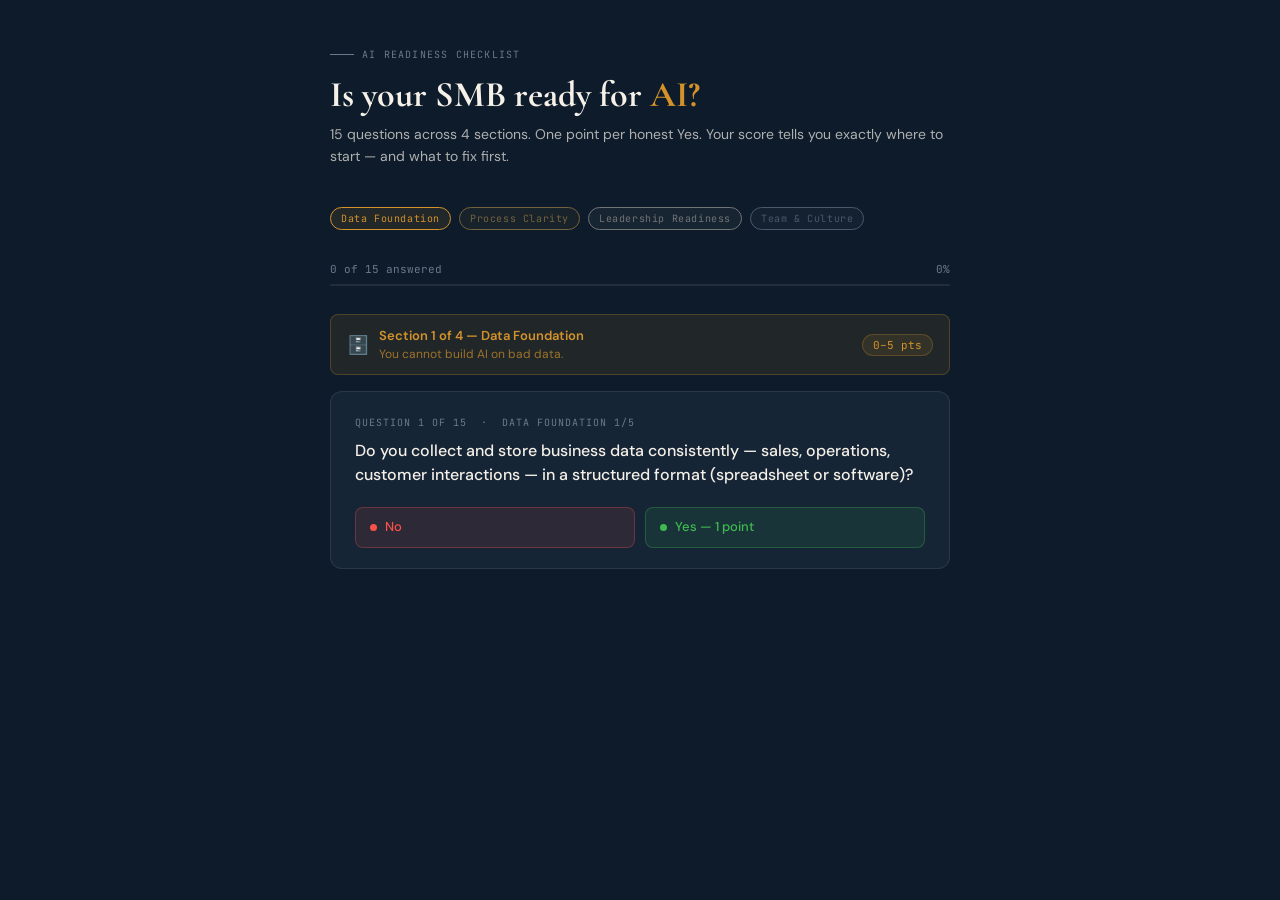
==== ai-readiness-checklist_interactive.html @ bee69794 "feat: replace gamma pdf with interactive checklist" ====
<!DOCTYPE html>
<html lang="en">
<head>
<meta charset="UTF-8">
<meta name="viewport" content="width=device-width, initial-scale=1.0">
<title>AI Readiness Checklist — Indian SMBs</title>
<link href="https://fonts.googleapis.com/css2?family=Cormorant+Garamond:ital,wght@0,400;0,600;0,700;1,400;1,600&family=DM+Sans:wght@300;400;500;600;700&family=JetBrains+Mono:wght@400;500&display=swap" rel="stylesheet">
<style>
  *, *::before, *::after { box-sizing: border-box; margin: 0; padding: 0; }

  :root {
    --bg: #0D1B2A;
    --surface: #162536;
    --surface2: #1F3448;
    --border: rgba(245, 240, 232, 0.09);
    --border-strong: rgba(245, 240, 232, 0.2);
    --text-primary: #F5F0E8;
    --text-secondary: rgba(245, 240, 232, 0.7);
    --text-tertiary: #6B7A8A;
    --accent: #D4922A;
    --accent-dim: rgba(212, 146, 42, 0.12);
    --green: #3FB950;
    --green-bg: rgba(63,185,80,0.1);
    --green-border: rgba(63,185,80,0.3);
    --red: #F85149;
    --red-bg: rgba(248,81,73,0.1);
    --red-border: rgba(248,81,73,0.3);
    --yellow: #D4922A;
    --yellow-bg: rgba(212, 146, 42, 0.1);
    --purple: #BC8CFF;
    --purple-bg: rgba(188,140,255,0.1);
    --sans: 'DM Sans', sans-serif;
    --mono: 'JetBrains Mono', monospace;

    /* Section colors */
    --s1: #D4922A;
    --s1-bg: rgba(212, 146, 42, 0.1);
    --s2: #F0B855;
    --s2-bg: rgba(240, 184, 85, 0.1);
    --s3: #E8E0D0;
    --s3-bg: rgba(232, 224, 208, 0.1);
    --s4: #94A3B8;
    --s4-bg: rgba(148, 163, 184, 0.1);
  }

  html, body {
    background: var(--bg);
    font-family: var(--sans);
    color: var(--text-primary);
    -webkit-font-smoothing: antialiased;
    min-height: 100%;
  }

  body {
    display: flex;
    justify-content: center;
    padding: 48px 16px 80px;
  }

  .shell { width: 100%; max-width: 620px; }

  /* ── Header ── */
  .header { margin-bottom: 40px; }

  .header-kicker {
    display: flex;
    align-items: center;
    gap: 8px;
    font-family: var(--mono);
    font-size: 10px;
    letter-spacing: 0.12em;
    text-transform: uppercase;
    color: var(--text-tertiary);
    margin-bottom: 14px;
  }

  .header-kicker::before {
    content: '';
    display: block;
    width: 24px;
    height: 1px;
    background: var(--text-tertiary);
  }

  .header-title {
    font-family: 'Cormorant Garamond', serif;
    font-size: 36px;
    font-weight: 700;
    line-height: 1.1;
    color: var(--text-primary);
    margin-bottom: 8px;
  }

  .header-title span { color: var(--accent); }

  .header-sub {
    font-size: 14px;
    color: var(--text-secondary);
    line-height: 1.6;
  }

  /* ── Section pills ── */
  .section-pills {
    display: flex;
    gap: 8px;
    flex-wrap: wrap;
    margin-bottom: 32px;
  }

  .spill {
    font-family: var(--mono);
    font-size: 10px;
    letter-spacing: 0.06em;
    padding: 4px 10px;
    border-radius: 99px;
    border: 1px solid;
    opacity: 0.45;
    transition: opacity 0.3s;
  }

  .spill.active { opacity: 1; }
  .spill-s1 { color: var(--s1); border-color: var(--s1); background: var(--s1-bg); }
  .spill-s2 { color: var(--s2); border-color: var(--s2); background: var(--s2-bg); }
  .spill-s3 { color: var(--s3); border-color: var(--s3); background: var(--s3-bg); }
  .spill-s4 { color: var(--s4); border-color: var(--s4); background: var(--s4-bg); }

  /* ── Progress ── */
  .progress-wrap { margin-bottom: 28px; }

  .progress-meta {
    display: flex;
    justify-content: space-between;
    margin-bottom: 8px;
    font-family: var(--mono);
    font-size: 11px;
    color: var(--text-tertiary);
  }

  .progress-track {
    height: 2px;
    background: var(--border);
    border-radius: 99px;
    overflow: hidden;
  }

  .progress-fill {
    height: 100%;
    border-radius: 99px;
    transition: width 0.5s cubic-bezier(0.4,0,0.2,1), background 0.5s;
  }

  /* ── Section header ── */
  .section-header {
    display: flex;
    align-items: center;
    gap: 10px;
    margin-bottom: 16px;
    padding: 12px 16px;
    border-radius: 8px;
    border: 1px solid;
  }

  .section-icon {
    font-size: 18px;
    flex-shrink: 0;
  }

  .section-meta { flex: 1; }

  .section-name {
    font-size: 13px;
    font-weight: 600;
  }

  .section-desc {
    font-size: 12px;
    margin-top: 2px;
    opacity: 0.7;
  }

  .section-score-badge {
    font-family: var(--mono);
    font-size: 11px;
    padding: 3px 10px;
    border-radius: 99px;
    border: 1px solid;
    flex-shrink: 0;
  }

  /* Section color variants */
  .sh-s1 { background: var(--s1-bg); border-color: rgba(212, 146, 42, 0.25); color: var(--s1); }
  .sh-s2 { background: var(--s2-bg); border-color: rgba(240, 184, 85, 0.25); color: var(--s2); }
  .sh-s3 { background: var(--s3-bg); border-color: rgba(232, 224, 208, 0.25); color: var(--s3); }
  .sh-s4 { background: var(--s4-bg); border-color: rgba(148, 163, 184, 0.25); color: var(--s4); }

  /* ── Question card ── */
  .q-card {
    background: var(--surface);
    border: 1px solid var(--border);
    border-radius: 12px;
    padding: 24px 24px 20px;
    margin-bottom: 14px;
    animation: fadeUp 0.25s ease both;
  }

  .q-num {
    font-family: var(--mono);
    font-size: 10px;
    letter-spacing: 0.1em;
    text-transform: uppercase;
    color: var(--text-tertiary);
    margin-bottom: 10px;
  }

  .q-text {
    font-size: 16px;
    font-weight: 500;
    line-height: 1.5;
    color: var(--text-primary);
    margin-bottom: 20px;
  }

  .btn-row {
    display: grid;
    grid-template-columns: 1fr 1fr;
    gap: 10px;
  }

  .btn {
    display: flex;
    align-items: center;
    gap: 8px;
    padding: 11px 14px;
    border-radius: 8px;
    border: 1px solid var(--border);
    background: var(--surface2);
    font-family: var(--sans);
    font-size: 13px;
    font-weight: 500;
    cursor: pointer;
    transition: all 0.15s;
    color: var(--text-secondary);
    line-height: 1.3;
    text-align: left;
  }

  .btn:hover { border-color: var(--border-strong); color: var(--text-primary); background: #21262D; }

  .btn-yes {
    border-color: var(--green-border);
    background: var(--green-bg);
    color: var(--green);
  }
  .btn-yes:hover { background: rgba(63,185,80,0.16); color: var(--green); }

  .btn-no {
    border-color: var(--red-border);
    background: var(--red-bg);
    color: var(--red);
  }
  .btn-no:hover { background: rgba(248,81,73,0.16); color: var(--red); }

  .btn-dot {
    width: 7px;
    height: 7px;
    border-radius: 50%;
    flex-shrink: 0;
  }

  .btn-yes .btn-dot { background: var(--green); }
  .btn-no .btn-dot { background: var(--red); }

  /* ── Mini score track ── */
  .mini-scores {
    display: flex;
    gap: 8px;
    margin-bottom: 24px;
    flex-wrap: wrap;
  }

  .mini-score {
    display: flex;
    align-items: center;
    gap: 6px;
    font-family: var(--mono);
    font-size: 11px;
    padding: 5px 10px;
    border-radius: 6px;
    border: 1px solid var(--border);
    background: var(--surface);
    color: var(--text-tertiary);
    transition: all 0.3s;
  }

  .mini-score.done { border-color: var(--border-strong); color: var(--text-secondary); }

  .mini-score-dot {
    width: 6px; height: 6px;
    border-radius: 50%;
    background: var(--border);
    transition: background 0.3s;
  }

  .mini-score.done .mini-score-dot { background: var(--green); }

  /* ── History ── */
  .history { margin-top: 24px; }

  .history-label {
    font-family: var(--mono);
    font-size: 10px;
    letter-spacing: 0.1em;
    text-transform: uppercase;
    color: var(--text-tertiary);
    margin-bottom: 8px;
  }

  .h-item {
    display: flex;
    align-items: flex-start;
    gap: 8px;
    padding: 7px 0;
    border-top: 1px solid var(--border);
    font-size: 12.5px;
    color: var(--text-secondary);
    line-height: 1.4;
  }

  .badge {
    font-family: var(--mono);
    font-size: 9px;
    font-weight: 500;
    padding: 2px 7px;
    border-radius: 99px;
    white-space: nowrap;
    flex-shrink: 0;
    margin-top: 2px;
    letter-spacing: 0.04em;
    border: 1px solid;
  }

  .badge-yes { color: var(--green); border-color: var(--green-border); background: var(--green-bg); }
  .badge-no  { color: var(--red);   border-color: var(--red-border);   background: var(--red-bg); }

  /* ── Results ── */
  .result-wrap { animation: fadeUp 0.35s ease both; }

  /* Score dashboard */
  .score-header {
    background: var(--surface);
    border: 1px solid var(--border);
    border-radius: 14px;
    padding: 28px;
    margin-bottom: 16px;
    text-align: center;
  }

  .score-total-label {
    font-family: var(--mono);
    font-size: 11px;
    letter-spacing: 0.1em;
    text-transform: uppercase;
    color: var(--text-tertiary);
    margin-bottom: 12px;
  }

  .score-big {
    font-size: 64px;
    font-weight: 700;
    line-height: 1;
    margin-bottom: 4px;
  }

  .score-denom {
    font-size: 24px;
    color: var(--text-tertiary);
    font-weight: 400;
  }

  .score-band-name {
    font-size: 18px;
    font-weight: 600;
    margin-bottom: 6px;
  }

  .score-band-sub {
    font-size: 13px;
    color: var(--text-secondary);
  }

  /* Section breakdown */
  .breakdown {
    display: grid;
    grid-template-columns: 1fr 1fr;
    gap: 10px;
    margin-bottom: 16px;
  }

  .breakdown-card {
    background: var(--surface);
    border: 1px solid var(--border);
    border-radius: 10px;
    padding: 14px 16px;
  }

  .bc-header {
    display: flex;
    justify-content: space-between;
    align-items: center;
    margin-bottom: 10px;
  }

  .bc-name {
    font-size: 12px;
    font-weight: 600;
  }

  .bc-score {
    font-family: var(--mono);
    font-size: 13px;
    font-weight: 500;
  }

  .bc-bar-track {
    height: 3px;
    border-radius: 99px;
    background: var(--border);
    overflow: hidden;
  }

  .bc-bar-fill {
    height: 100%;
    border-radius: 99px;
    transition: width 0.6s ease;
  }

  /* Verdict card */
  .verdict-card {
    border-radius: 12px;
    padding: 24px;
    margin-bottom: 16px;
    border: 1px solid;
  }

  .verdict-icon { font-size: 28px; margin-bottom: 10px; }

  .verdict-title {
    font-size: 18px;
    font-weight: 600;
    margin-bottom: 8px;
  }

  .verdict-body {
    font-size: 13.5px;
    color: var(--text-secondary);
    line-height: 1.7;
  }

  /* Answer log */
  .answer-log {
    background: var(--surface);
    border: 1px solid var(--border);
    border-radius: 12px;
    overflow: hidden;
    margin-bottom: 16px;
  }

  .log-section-header {
    display: flex;
    align-items: center;
    justify-content: space-between;
    padding: 12px 16px;
    border-bottom: 1px solid var(--border);
    font-size: 12px;
    font-weight: 600;
  }

  .log-row {
    display: flex;
    align-items: flex-start;
    gap: 10px;
    padding: 9px 16px;
    border-bottom: 1px solid var(--border);
    font-size: 12.5px;
    color: var(--text-secondary);
    line-height: 1.4;
  }

  .log-row:last-child { border-bottom: none; }

  .restart-btn {
    display: flex;
    align-items: center;
    justify-content: center;
    gap: 8px;
    width: 100%;
    padding: 12px;
    border-radius: 8px;
    border: 1px solid var(--border-strong);
    background: var(--surface2);
    font-family: var(--sans);
    font-size: 13px;
    font-weight: 500;
    color: var(--text-secondary);
    cursor: pointer;
    transition: all 0.15s;
    margin-top: 8px;
  }

  .restart-btn:hover { color: var(--text-primary); border-color: var(--border-strong); background: var(--surface); }

  @keyframes fadeUp {
    from { opacity: 0; transform: translateY(8px); }
    to   { opacity: 1; transform: translateY(0); }
  }
</style>
</head>
<body>
<div class="shell">
  <div class="header">
    <div class="header-kicker">AI Readiness Checklist</div>
    <div class="header-title">Is your SMB ready for <span>AI?</span></div>
    <div class="header-sub">15 questions across 4 sections. One point per honest Yes. Your score tells you exactly where to start — and what to fix first.</div>
  </div>
  <div id="app"></div>
</div>

<script>
const sections = [
  {
    id: 's1', label: 'Data Foundation', icon: '🗄️',
    color: '#D4922A', bg: 'rgba(212, 146, 42, 0.1)', border: 'rgba(212, 146, 42, 0.25)',
    pillClass: 'spill-s1', headerClass: 'sh-s1',
    barColor: '#D4922A',
    desc: 'You cannot build AI on bad data.',
    max: 5,
    questions: [
      { n:1,  q:'Do you collect and store business data consistently — sales, operations, customer interactions — in a structured format (spreadsheet or software)?' },
      { n:2,  q:'Is your data centralised in one place, rather than scattered across WhatsApp, email, and individual files?' },
      { n:3,  q:'Do you trust your data enough to make business decisions from it without manually verifying it first?' },
      { n:4,  q:'Do you have at least 12 months of historical data in your core business area (sales, inventory, customers)?' },
      { n:5,  q:'Does your team follow consistent data entry practices — rather than each person doing it differently?' },
    ]
  },
  {
    id: 's2', label: 'Process Clarity', icon: '⚙️',
    color: '#F0B855', bg: 'rgba(240, 184, 85, 0.1)', border: 'rgba(240, 184, 85, 0.25)',
    pillClass: 'spill-s2', headerClass: 'sh-s2',
    barColor: '#F0B855',
    desc: 'AI will automate the chaos if processes are undefined.',
    max: 4,
    questions: [
      { n:6,  q:'Can you clearly describe your top 3 business processes in writing — step by step?' },
      { n:7,  q:'Do you know exactly where your biggest operational bottleneck is right now?' },
      { n:8,  q:'Have you identified at least one repetitive task your team does daily that consumes significant time?' },
      { n:9,  q:'Do your employees follow documented processes, rather than each person relying on personal judgment?' },
    ]
  },
  {
    id: 's3', label: 'Leadership Readiness', icon: '👤',
    color: '#E8E0D0', bg: 'rgba(232, 224, 208, 0.1)', border: 'rgba(232, 224, 208, 0.25)',
    pillClass: 'spill-s3', headerClass: 'sh-s3',
    barColor: '#E8E0D0',
    desc: 'AI adoption fails without leadership buy-in.',
    max: 3,
    questions: [
      { n:10, q:'Are you willing to invest 3–6 months before expecting measurable ROI from an AI initiative?' },
      { n:11, q:'Does your leadership team have a basic understanding of what AI can and cannot do?' },
      { n:12, q:'Do you have a budget allocated — even a small one — for technology and training this year?' },
    ]
  },
  {
    id: 's4', label: 'Team & Culture', icon: '🤝',
    color: '#94A3B8', bg: 'rgba(148, 163, 184, 0.1)', border: 'rgba(148, 163, 184, 0.25)',
    pillClass: 'spill-s4', headerClass: 'sh-s4',
    barColor: '#94A3B8',
    desc: 'The biggest barrier to AI isn\'t technology — it\'s people.',
    max: 3,
    questions: [
      { n:13, q:'Is your team generally open to learning new tools and changing how they work?' },
      { n:14, q:'Do you have at least one person internally who is technically curious and could champion an AI initiative?' },
      { n:15, q:'Have you communicated to your team that AI is about augmenting their work — not replacing them?' },
    ]
  }
];

const allQ = sections.flatMap(s => s.questions.map(q => ({ ...q, section: s })));
const total = allQ.length;

let current = 0;
let history = [];
let sectionScores = { s1: 0, s2: 0, s3: 0, s4: 0 };

function getPct() { return Math.round((current / total) * 100); }

function getProgressColor() {
  const s = allQ[Math.min(current, total-1)].section;
  return s.barColor;
}

function currentSection() { return allQ[Math.min(current, total-1)].section; }

function sectionComplete(sid) {
  const sec = sections.find(s => s.id === sid);
  const qs = sec.questions;
  const firstIdx = allQ.findIndex(q => q.section.id === sid);
  return current > firstIdx + qs.length - 1;
}

function renderProgress() {
  const pct = getPct();
  const color = current < total ? getProgressColor() : '#3FB950';
  return `
    <div class="progress-wrap">
      <div class="progress-meta">
        <span>${current} of ${total} answered</span>
        <span>${pct}%</span>
      </div>
      <div class="progress-track">
        <div class="progress-fill" style="width:${pct}%;background:${color}"></div>
      </div>
    </div>`;
}

function renderPills(activeSid) {
  return `<div class="section-pills">
    ${sections.map(s => {
      const done = sectionComplete(s.id);
      const active = s.id === activeSid;
      return `<span class="spill ${s.pillClass} ${active ? 'active' : done ? 'active' : ''}">${done ? '✓ ' : ''}${s.label}</span>`;
    }).join('')}
  </div>`;
}

function renderMiniScores() {
  const done = sections.filter(s => sectionComplete(s.id));
  if (!done.length) return '';
  return `<div class="mini-scores">
    ${done.map(s => `
      <div class="mini-score done">
        <div class="mini-score-dot"></div>
        <span style="color:${s.color}">${s.label.split(' ')[0]}</span>
        <span>${sectionScores[s.id]}/${s.max}</span>
      </div>`).join('')}
  </div>`;
}

function renderHistory() {
  if (!history.length) return '';
  const items = [...history].reverse().slice(0, 4);
  return `<div class="history">
    <div class="history-label">Recent answers</div>
    ${items.map(h => `
      <div class="h-item">
        <span class="badge ${h.yes ? 'badge-yes' : 'badge-no'}">${h.yes ? 'YES' : 'NO'}</span>
        <span>${allQ[h.index].q}</span>
      </div>`).join('')}
  </div>`;
}

function render() {
  const app = document.getElementById('app');
  const item = allQ[current];
  const sec = item.section;
  const prevSec = current > 0 ? allQ[current-1].section : null;
  const showSecHeader = !prevSec || prevSec.id !== sec.id;
  const secQ = sec.questions;
  const secIdx = secQ.findIndex(q => q.n === item.n);

  app.innerHTML = `
    ${renderPills(sec.id)}
    ${renderProgress()}
    ${renderMiniScores()}
    <div class="fade-in">
      ${showSecHeader ? `
        <div class="section-header ${sec.headerClass}">
          <span class="section-icon">${sec.icon}</span>
          <div class="section-meta">
            <div class="section-name">Section ${sections.indexOf(sec)+1} of 4 — ${sec.label}</div>
            <div class="section-desc">${sec.desc}</div>
          </div>
          <span class="section-score-badge" style="color:${sec.color};border-color:${sec.border};background:${sec.bg}">
            0–${sec.max} pts
          </span>
        </div>` : ''}
      <div class="q-card">
        <div class="q-num">Question ${item.n} of ${total} &nbsp;·&nbsp; ${sec.label} ${secIdx+1}/${secQ.length}</div>
        <div class="q-text">${item.q}</div>
        <div class="btn-row">
          <button class="btn btn-no" onclick="answer(false)">
            <span class="btn-dot"></span>No
          </button>
          <button class="btn btn-yes" onclick="answer(true)">
            <span class="btn-dot"></span>Yes — 1 point
          </button>
        </div>
      </div>
    </div>
    ${renderHistory()}`;
}

function answer(yes) {
  const item = allQ[current];
  if (yes) sectionScores[item.section.id]++;
  history.push({ index: current, yes });
  current++;
  if (current >= total) { renderResult(); return; }
  render();
}

function getVerdict(score) {
  if (score >= 13) return {
    range: '13–15', label: 'AI Ready',
    icon: '🏆',
    color: '#3FB950', bg: 'rgba(63,185,80,0.08)', border: 'rgba(63,185,80,0.25)',
    headline: 'Strong foundation. Time to move fast.',
    body: `You have solid data, clear processes, leadership alignment, and a willing team. Identify your first high-impact use case — whether it's customer service automation, demand forecasting, or lead scoring — and begin a focused pilot within the next 30 days. Don't wait for the perfect moment. You're ready.`
  };
  if (score >= 9) return {
    range: '9–12', label: 'Almost There',
    icon: '✅',
    color: '#F0B855', bg: 'rgba(240, 184, 85, 0.1)', border: 'rgba(240, 184, 85, 0.25)',
    headline: 'A few gaps to close first.',
    body: `You're closer than you think, but a few weak spots — often in data consistency or process documentation — could undermine your AI investment. Spend the next 60–90 days tightening those gaps. Pick the section where you scored lowest and make it your priority. Then revisit this checklist before investing in any AI tool.`
  };
  if (score >= 5) return {
    range: '5–8', label: 'Foundation First',
    icon: '🔧',
    color: '#D4922A', bg: 'rgba(212, 146, 42, 0.1)', border: 'rgba(212, 146, 42, 0.25)',
    headline: 'Build your data and process foundation before considering AI tools.',
    body: `The good news: these are fixable problems. Start by centralising your data in one system, documenting your top three processes, and identifying one internal champion. These foundational steps typically take 3–6 months but will dramatically increase your AI ROI when the time comes.`
  };
  return {
    range: '0–4', label: 'Start Here',
    icon: '📋',
    color: '#F85149', bg: 'rgba(248,81,73,0.1)', border: 'rgba(248,81,73,0.3)',
    headline: 'AI is premature. Focus on digitising your core operations first.',
    body: `Before AI, you need digital. Prioritise moving your key business data out of WhatsApp and paper files into structured systems — even a simple spreadsheet is a start. Set a goal to rescore yourself in 6 months. Every business starts somewhere, and this is yours.`
  };
}

function renderResult() {
  const app = document.getElementById('app');
  const totalScore = Object.values(sectionScores).reduce((a,b) => a+b, 0);
  const v = getVerdict(totalScore);

  app.innerHTML = `
    <div class="result-wrap">
      ${renderPills(null)}
      <div class="progress-wrap">
        <div class="progress-meta"><span>15 of 15 answered</span><span>100%</span></div>
        <div class="progress-track"><div class="progress-fill" style="width:100%;background:#3FB950"></div></div>
      </div>

      <div class="score-header">
        <div class="score-total-label">Your AI Readiness Score</div>
        <div class="score-big" style="color:${v.color}">${totalScore}<span class="score-denom">/15</span></div>
        <div class="score-band-name" style="color:${v.color}">${v.icon} ${v.label}</div>
        <div class="score-band-sub">${v.range} point band</div>
      </div>

      <div class="verdict-card" style="background:${v.bg};border-color:${v.border}">
        <div class="verdict-title" style="color:${v.color}">${v.headline}</div>
        <div class="verdict-body">${v.body}</div>
      </div>

      <div class="breakdown">
        ${sections.map(s => {
          const sc = sectionScores[s.id];
          const pct = Math.round((sc / s.max) * 100);
          return `
            <div class="breakdown-card">
              <div class="bc-header">
                <div class="bc-name" style="color:${s.color}">${s.icon} ${s.label}</div>
                <div class="bc-score" style="color:${s.color}">${sc}/${s.max}</div>
              </div>
              <div class="bc-bar-track">
                <div class="bc-bar-fill" style="width:${pct}%;background:${s.barColor}"></div>
              </div>
            </div>`;
        }).join('')}
      </div>

      <div class="answer-log">
        ${sections.map(s => {
          const qs = s.questions;
          const startIdx = allQ.findIndex(q => q.section.id === s.id);
          return `
            <div class="log-section-header" style="color:${s.color};border-bottom-color:rgba(${s.id==='s1'?'212, 146, 42':s.id==='s2'?'240, 184, 85':s.id==='s3'?'232, 224, 208':'148, 163, 184'},0.2)">
              <span>${s.icon} ${s.label}</span>
              <span style="font-family:var(--mono);font-size:11px">${sectionScores[s.id]}/${s.max}</span>
            </div>
            ${qs.map((q, qi) => {
              const h = history[startIdx + qi];
              return `
                <div class="log-row">
                  <span class="badge ${h.yes ? 'badge-yes' : 'badge-no'}">${h.yes ? 'YES' : 'NO'}</span>
                  <span>${q.q}</span>
                </div>`;
            }).join('')}`;
        }).join('')}
      </div>

      <button class="restart-btn" onclick="restart()">↺ Retake the checklist</button>
    </div>`;
}

function restart() {
  current = 0;
  history = [];
  sectionScores = { s1: 0, s2: 0, s3: 0, s4: 0 };
  render();
}

render();
</script>
</body>
</html>
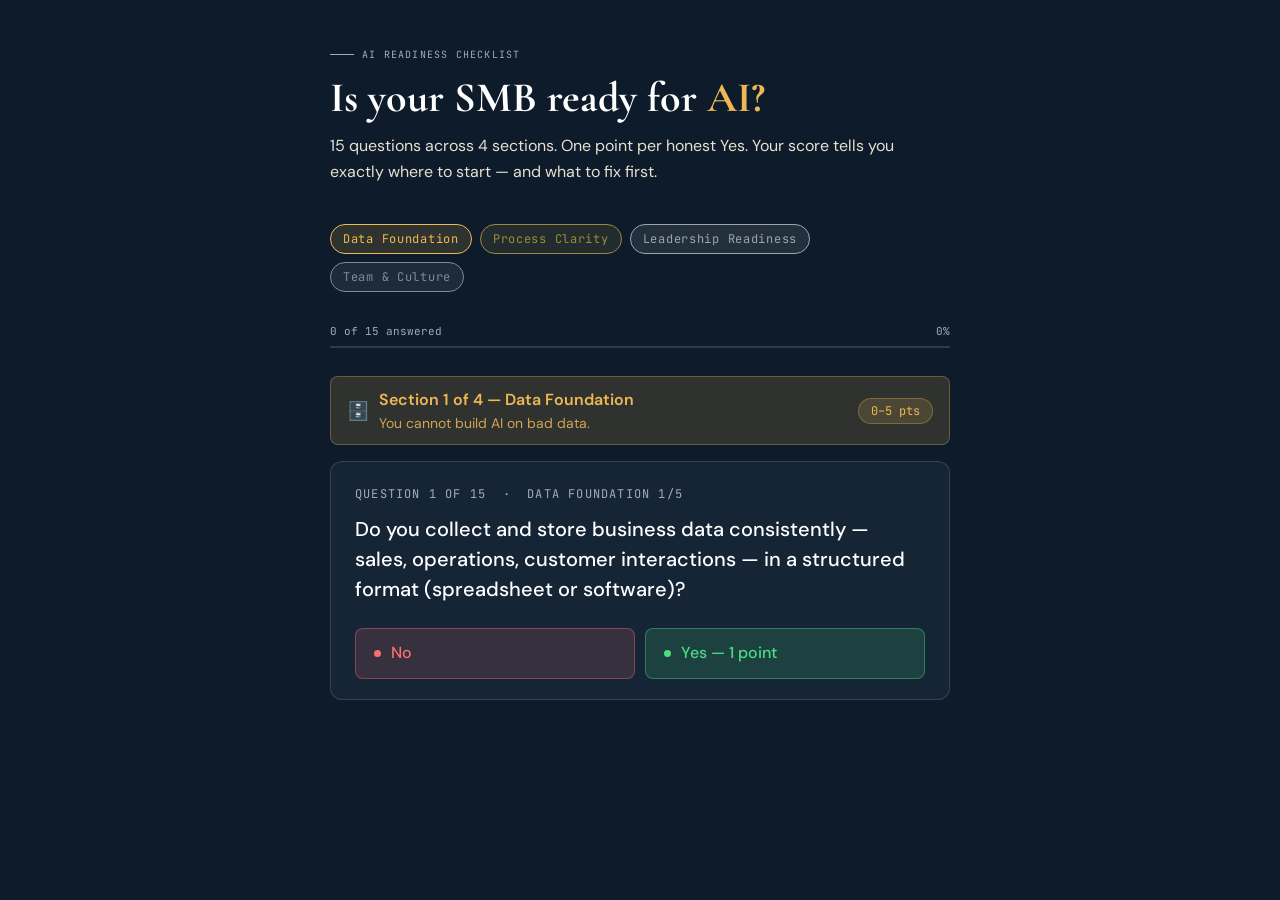
==== commit 4c2089b7: "style: brighten colors and increase font size for readability" ====
--- a/ai-readiness-checklist_interactive.html
+++ b/ai-readiness-checklist_interactive.html
@@ -12,35 +12,35 @@
     --bg: #0D1B2A;
     --surface: #162536;
     --surface2: #1F3448;
-    --border: rgba(245, 240, 232, 0.09);
-    --border-strong: rgba(245, 240, 232, 0.2);
-    --text-primary: #F5F0E8;
-    --text-secondary: rgba(245, 240, 232, 0.7);
-    --text-tertiary: #6B7A8A;
-    --accent: #D4922A;
-    --accent-dim: rgba(212, 146, 42, 0.12);
-    --green: #3FB950;
-    --green-bg: rgba(63,185,80,0.1);
-    --green-border: rgba(63,185,80,0.3);
-    --red: #F85149;
-    --red-bg: rgba(248,81,73,0.1);
-    --red-border: rgba(248,81,73,0.3);
-    --yellow: #D4922A;
-    --yellow-bg: rgba(212, 146, 42, 0.1);
-    --purple: #BC8CFF;
-    --purple-bg: rgba(188,140,255,0.1);
+    --border: rgba(245, 240, 232, 0.15);
+    --border-strong: rgba(245, 240, 232, 0.3);
+    --text-primary: #FFFFFF;
+    --text-secondary: #E8E0D0;
+    --text-tertiary: #A0ABC0;
+    --accent: #F0B855;
+    --accent-dim: rgba(240, 184, 85, 0.2);
+    --green: #4ADE80;
+    --green-bg: rgba(74, 222, 128, 0.15);
+    --green-border: rgba(74, 222, 128, 0.4);
+    --red: #F87171;
+    --red-bg: rgba(248, 113, 113, 0.15);
+    --red-border: rgba(248, 113, 113, 0.4);
+    --yellow: #F0B855;
+    --yellow-bg: rgba(240, 184, 85, 0.15);
+    --purple: #C084FC;
+    --purple-bg: rgba(192, 132, 252, 0.15);
     --sans: 'DM Sans', sans-serif;
     --mono: 'JetBrains Mono', monospace;
 
     /* Section colors */
-    --s1: #D4922A;
-    --s1-bg: rgba(212, 146, 42, 0.1);
-    --s2: #F0B855;
-    --s2-bg: rgba(240, 184, 85, 0.1);
-    --s3: #E8E0D0;
-    --s3-bg: rgba(232, 224, 208, 0.1);
-    --s4: #94A3B8;
-    --s4-bg: rgba(148, 163, 184, 0.1);
+    --s1: #F0B855;
+    --s1-bg: rgba(240, 184, 85, 0.15);
+    --s2: #FCD34D;
+    --s2-bg: rgba(252, 211, 77, 0.15);
+    --s3: #FFFFFF;
+    --s3-bg: rgba(255, 255, 255, 0.15);
+    --s4: #CBD5E1;
+    --s4-bg: rgba(203, 213, 225, 0.15);
   }
 
   html, body {
@@ -84,17 +84,17 @@
 
   .header-title {
     font-family: 'Cormorant Garamond', serif;
-    font-size: 36px;
+    font-size: 42px;
     font-weight: 700;
     line-height: 1.1;
     color: var(--text-primary);
-    margin-bottom: 8px;
+    margin-bottom: 12px;
   }
 
   .header-title span { color: var(--accent); }
 
   .header-sub {
-    font-size: 14px;
+    font-size: 16px;
     color: var(--text-secondary);
     line-height: 1.6;
   }
@@ -109,12 +109,12 @@
 
   .spill {
     font-family: var(--mono);
-    font-size: 10px;
+    font-size: 12px;
     letter-spacing: 0.06em;
-    padding: 4px 10px;
+    padding: 6px 12px;
     border-radius: 99px;
     border: 1px solid;
-    opacity: 0.45;
+    opacity: 0.6;
     transition: opacity 0.3s;
   }
 
@@ -168,30 +168,30 @@
   .section-meta { flex: 1; }
 
   .section-name {
-    font-size: 13px;
+    font-size: 16px;
     font-weight: 600;
   }
 
   .section-desc {
+    font-size: 14px;
+    margin-top: 4px;
+    opacity: 0.85;
+  }
+
+  .section-score-badge {
+    font-family: var(--mono);
     font-size: 12px;
-    margin-top: 2px;
-    opacity: 0.7;
-  }
-
-  .section-score-badge {
-    font-family: var(--mono);
-    font-size: 11px;
-    padding: 3px 10px;
+    padding: 4px 12px;
     border-radius: 99px;
     border: 1px solid;
     flex-shrink: 0;
   }
 
   /* Section color variants */
-  .sh-s1 { background: var(--s1-bg); border-color: rgba(212, 146, 42, 0.25); color: var(--s1); }
-  .sh-s2 { background: var(--s2-bg); border-color: rgba(240, 184, 85, 0.25); color: var(--s2); }
-  .sh-s3 { background: var(--s3-bg); border-color: rgba(232, 224, 208, 0.25); color: var(--s3); }
-  .sh-s4 { background: var(--s4-bg); border-color: rgba(148, 163, 184, 0.25); color: var(--s4); }
+  .sh-s1 { background: var(--s1-bg); border-color: rgba(240, 184, 85, 0.3); color: var(--s1); }
+  .sh-s2 { background: var(--s2-bg); border-color: rgba(252, 211, 77, 0.3); color: var(--s2); }
+  .sh-s3 { background: var(--s3-bg); border-color: rgba(255, 255, 255, 0.3); color: var(--s3); }
+  .sh-s4 { background: var(--s4-bg); border-color: rgba(203, 213, 225, 0.3); color: var(--s4); }
 
   /* ── Question card ── */
   .q-card {
@@ -205,19 +205,19 @@
 
   .q-num {
     font-family: var(--mono);
-    font-size: 10px;
+    font-size: 12px;
     letter-spacing: 0.1em;
     text-transform: uppercase;
     color: var(--text-tertiary);
-    margin-bottom: 10px;
+    margin-bottom: 12px;
   }
 
   .q-text {
-    font-size: 16px;
+    font-size: 20px;
     font-weight: 500;
     line-height: 1.5;
     color: var(--text-primary);
-    margin-bottom: 20px;
+    margin-bottom: 24px;
   }
 
   .btn-row {
@@ -229,17 +229,17 @@
   .btn {
     display: flex;
     align-items: center;
-    gap: 8px;
-    padding: 11px 14px;
+    gap: 10px;
+    padding: 14px 18px;
     border-radius: 8px;
     border: 1px solid var(--border);
     background: var(--surface2);
     font-family: var(--sans);
-    font-size: 13px;
+    font-size: 16px;
     font-weight: 500;
     cursor: pointer;
     transition: all 0.15s;
-    color: var(--text-secondary);
+    color: var(--text-primary);
     line-height: 1.3;
     text-align: left;
   }
@@ -251,14 +251,14 @@
     background: var(--green-bg);
     color: var(--green);
   }
-  .btn-yes:hover { background: rgba(63,185,80,0.16); color: var(--green); }
+  .btn-yes:hover { background: rgba(74, 222, 128, 0.25); color: var(--green); }
 
   .btn-no {
     border-color: var(--red-border);
     background: var(--red-bg);
     color: var(--red);
   }
-  .btn-no:hover { background: rgba(248,81,73,0.16); color: var(--red); }
+  .btn-no:hover { background: rgba(248, 113, 113, 0.25); color: var(--red); }
 
   .btn-dot {
     width: 7px;
@@ -308,7 +308,7 @@
 
   .history-label {
     font-family: var(--mono);
-    font-size: 10px;
+    font-size: 11px;
     letter-spacing: 0.1em;
     text-transform: uppercase;
     color: var(--text-tertiary);
@@ -321,7 +321,7 @@
     gap: 8px;
     padding: 7px 0;
     border-top: 1px solid var(--border);
-    font-size: 12.5px;
+    font-size: 14px;
     color: var(--text-secondary);
     line-height: 1.4;
   }
@@ -529,9 +529,9 @@
 const sections = [
   {
     id: 's1', label: 'Data Foundation', icon: '🗄️',
-    color: '#D4922A', bg: 'rgba(212, 146, 42, 0.1)', border: 'rgba(212, 146, 42, 0.25)',
+    color: '#F0B855', bg: 'rgba(240, 184, 85, 0.15)', border: 'rgba(240, 184, 85, 0.3)',
     pillClass: 'spill-s1', headerClass: 'sh-s1',
-    barColor: '#D4922A',
+    barColor: '#F0B855',
     desc: 'You cannot build AI on bad data.',
     max: 5,
     questions: [
@@ -544,9 +544,9 @@
   },
   {
     id: 's2', label: 'Process Clarity', icon: '⚙️',
-    color: '#F0B855', bg: 'rgba(240, 184, 85, 0.1)', border: 'rgba(240, 184, 85, 0.25)',
+    color: '#FCD34D', bg: 'rgba(252, 211, 77, 0.15)', border: 'rgba(252, 211, 77, 0.3)',
     pillClass: 'spill-s2', headerClass: 'sh-s2',
-    barColor: '#F0B855',
+    barColor: '#FCD34D',
     desc: 'AI will automate the chaos if processes are undefined.',
     max: 4,
     questions: [
@@ -558,9 +558,9 @@
   },
   {
     id: 's3', label: 'Leadership Readiness', icon: '👤',
-    color: '#E8E0D0', bg: 'rgba(232, 224, 208, 0.1)', border: 'rgba(232, 224, 208, 0.25)',
+    color: '#FFFFFF', bg: 'rgba(255, 255, 255, 0.15)', border: 'rgba(255, 255, 255, 0.3)',
     pillClass: 'spill-s3', headerClass: 'sh-s3',
-    barColor: '#E8E0D0',
+    barColor: '#FFFFFF',
     desc: 'AI adoption fails without leadership buy-in.',
     max: 3,
     questions: [
@@ -571,9 +571,9 @@
   },
   {
     id: 's4', label: 'Team & Culture', icon: '🤝',
-    color: '#94A3B8', bg: 'rgba(148, 163, 184, 0.1)', border: 'rgba(148, 163, 184, 0.25)',
+    color: '#CBD5E1', bg: 'rgba(203, 213, 225, 0.15)', border: 'rgba(203, 213, 225, 0.3)',
     pillClass: 'spill-s4', headerClass: 'sh-s4',
-    barColor: '#94A3B8',
+    barColor: '#CBD5E1',
     desc: 'The biggest barrier to AI isn\'t technology — it\'s people.',
     max: 3,
     questions: [
@@ -609,7 +609,7 @@
 
 function renderProgress() {
   const pct = getPct();
-  const color = current < total ? getProgressColor() : '#3FB950';
+  const color = current < total ? getProgressColor() : '#4ADE80';
   return `
     <div class="progress-wrap">
       <div class="progress-meta">
@@ -712,28 +712,28 @@
   if (score >= 13) return {
     range: '13–15', label: 'AI Ready',
     icon: '🏆',
-    color: '#3FB950', bg: 'rgba(63,185,80,0.08)', border: 'rgba(63,185,80,0.25)',
+    color: '#4ADE80', bg: 'rgba(74, 222, 128, 0.15)', border: 'rgba(74, 222, 128, 0.4)',
     headline: 'Strong foundation. Time to move fast.',
     body: `You have solid data, clear processes, leadership alignment, and a willing team. Identify your first high-impact use case — whether it's customer service automation, demand forecasting, or lead scoring — and begin a focused pilot within the next 30 days. Don't wait for the perfect moment. You're ready.`
   };
   if (score >= 9) return {
     range: '9–12', label: 'Almost There',
     icon: '✅',
-    color: '#F0B855', bg: 'rgba(240, 184, 85, 0.1)', border: 'rgba(240, 184, 85, 0.25)',
+    color: '#FCD34D', bg: 'rgba(252, 211, 77, 0.15)', border: 'rgba(252, 211, 77, 0.3)',
     headline: 'A few gaps to close first.',
     body: `You're closer than you think, but a few weak spots — often in data consistency or process documentation — could undermine your AI investment. Spend the next 60–90 days tightening those gaps. Pick the section where you scored lowest and make it your priority. Then revisit this checklist before investing in any AI tool.`
   };
   if (score >= 5) return {
     range: '5–8', label: 'Foundation First',
     icon: '🔧',
-    color: '#D4922A', bg: 'rgba(212, 146, 42, 0.1)', border: 'rgba(212, 146, 42, 0.25)',
+    color: '#F0B855', bg: 'rgba(240, 184, 85, 0.15)', border: 'rgba(240, 184, 85, 0.3)',
     headline: 'Build your data and process foundation before considering AI tools.',
     body: `The good news: these are fixable problems. Start by centralising your data in one system, documenting your top three processes, and identifying one internal champion. These foundational steps typically take 3–6 months but will dramatically increase your AI ROI when the time comes.`
   };
   return {
     range: '0–4', label: 'Start Here',
     icon: '📋',
-    color: '#F85149', bg: 'rgba(248,81,73,0.1)', border: 'rgba(248,81,73,0.3)',
+    color: '#F87171', bg: 'rgba(248, 113, 113, 0.15)', border: 'rgba(248, 113, 113, 0.4)',
     headline: 'AI is premature. Focus on digitising your core operations first.',
     body: `Before AI, you need digital. Prioritise moving your key business data out of WhatsApp and paper files into structured systems — even a simple spreadsheet is a start. Set a goal to rescore yourself in 6 months. Every business starts somewhere, and this is yours.`
   };
@@ -749,7 +749,7 @@
       ${renderPills(null)}
       <div class="progress-wrap">
         <div class="progress-meta"><span>15 of 15 answered</span><span>100%</span></div>
-        <div class="progress-track"><div class="progress-fill" style="width:100%;background:#3FB950"></div></div>
+        <div class="progress-track"><div class="progress-fill" style="width:100%;background:#4ADE80"></div></div>
       </div>
 
       <div class="score-header">
@@ -786,7 +786,7 @@
           const qs = s.questions;
           const startIdx = allQ.findIndex(q => q.section.id === s.id);
           return `
-            <div class="log-section-header" style="color:${s.color};border-bottom-color:rgba(${s.id==='s1'?'212, 146, 42':s.id==='s2'?'240, 184, 85':s.id==='s3'?'232, 224, 208':'148, 163, 184'},0.2)">
+            <div class="log-section-header" style="color:${s.color};border-bottom-color:var(--border)">
               <span>${s.icon} ${s.label}</span>
               <span style="font-family:var(--mono);font-size:11px">${sectionScores[s.id]}/${s.max}</span>
             </div>
